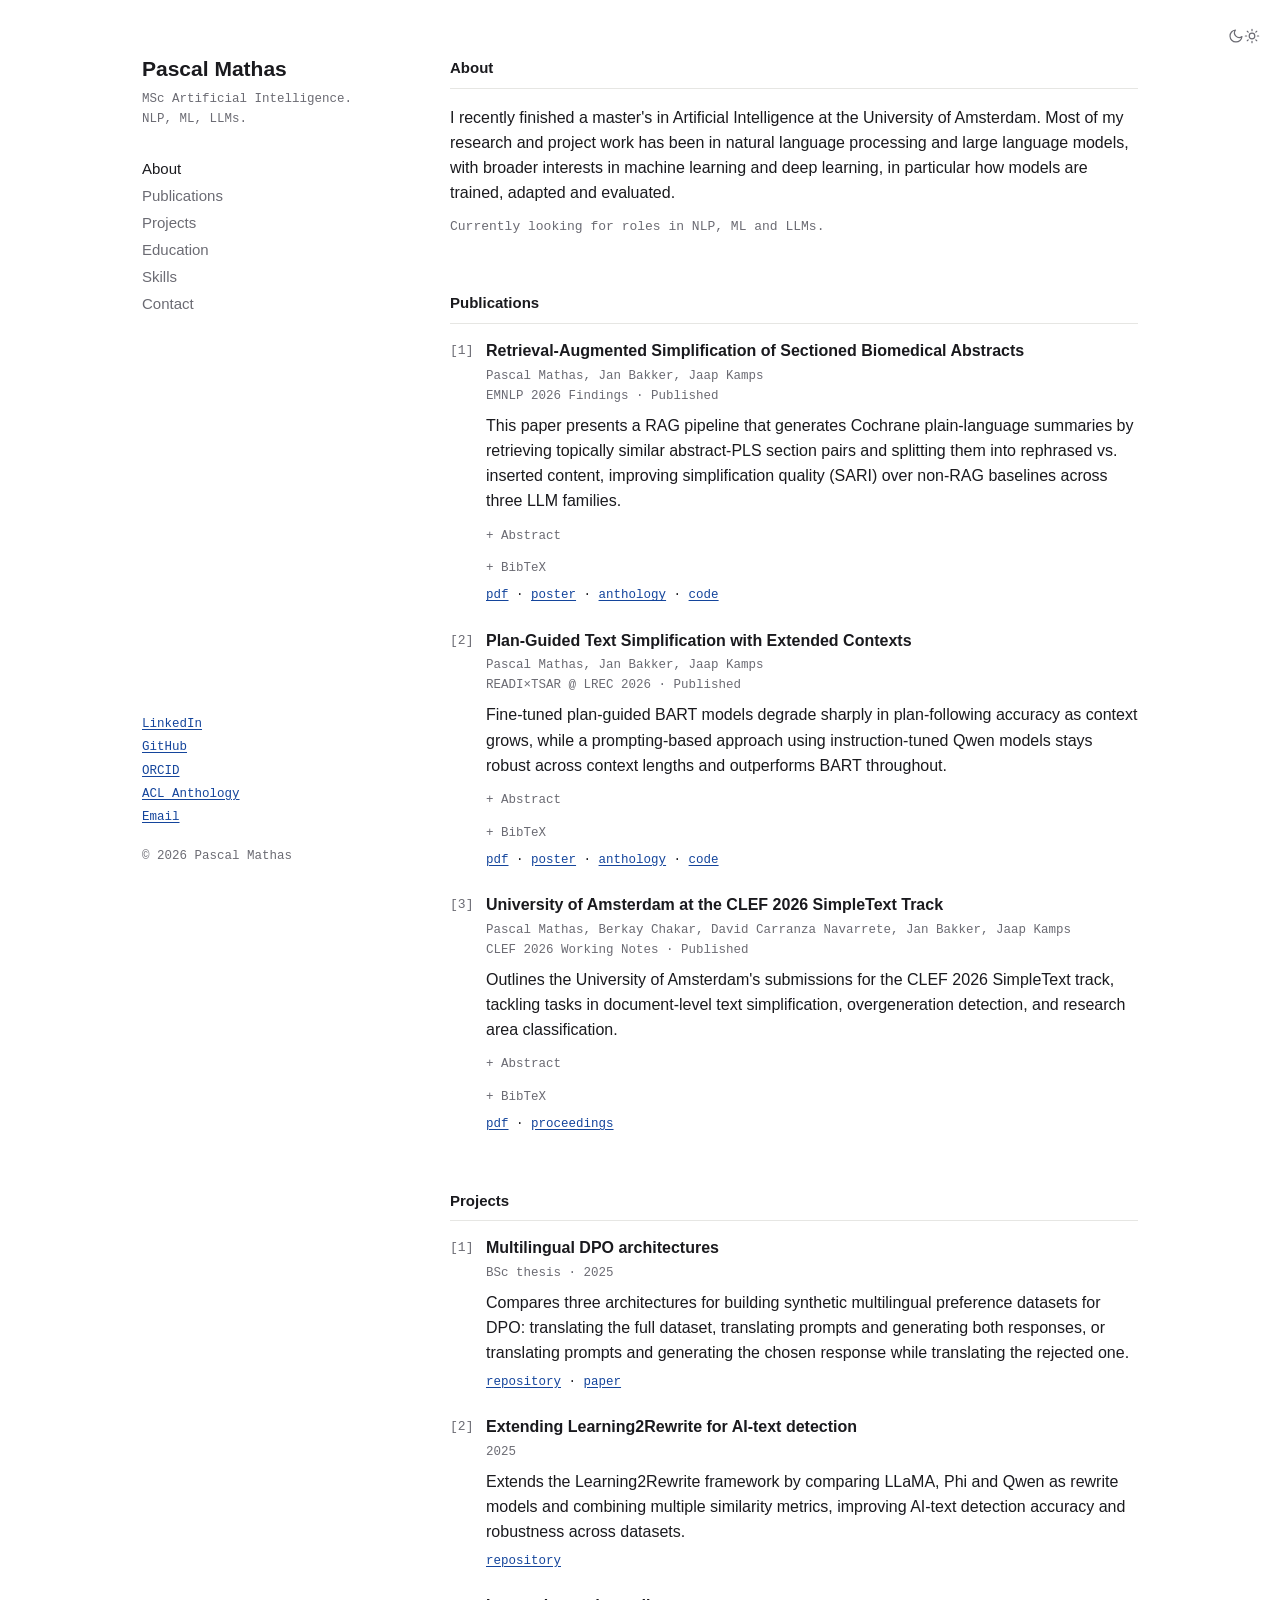
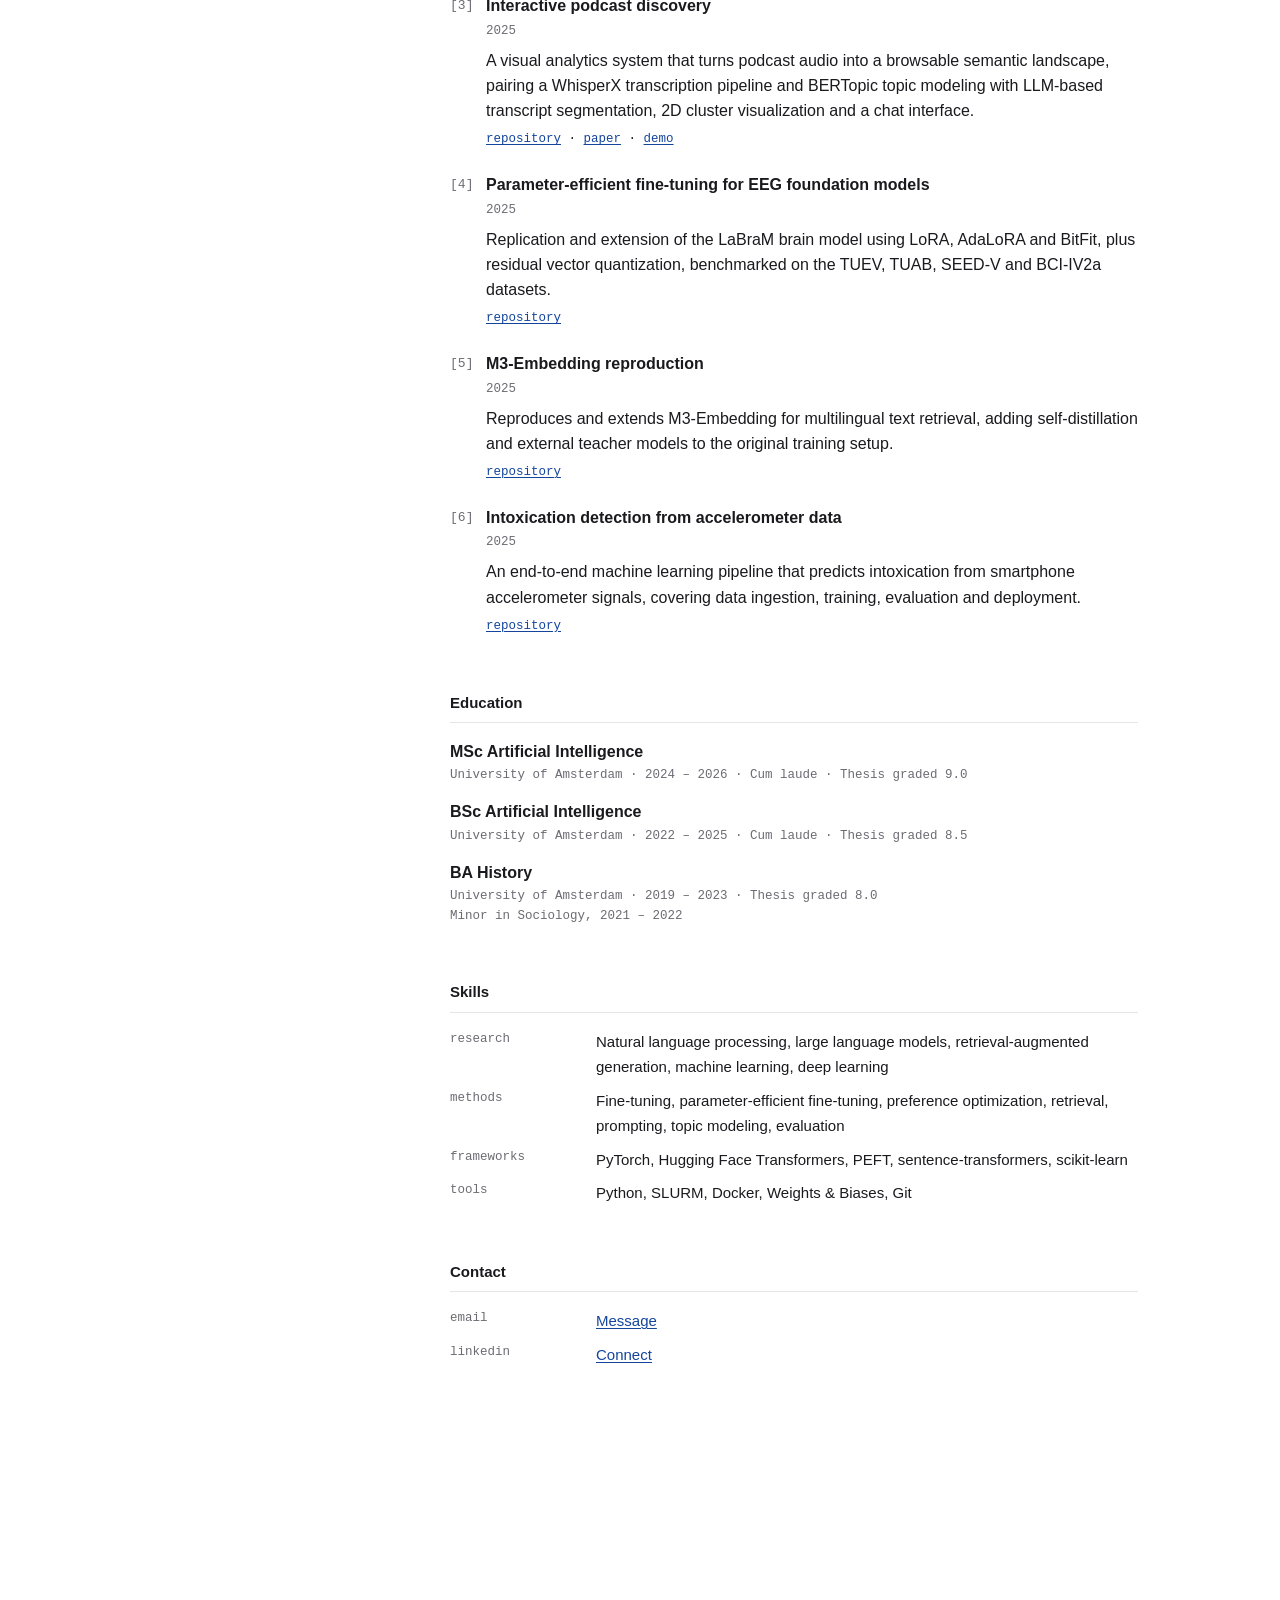
==== index.html @ 2c1f816c "links" ====
<!doctype html>
<html lang="en">
<head>
<meta charset="utf-8">
<meta name="viewport" content="width=device-width, initial-scale=1">

<title>Pascal Mathas</title>
<meta name="description" content="MSc Artificial Intelligence, University of Amsterdam. Natural language processing, machine learning and large language models.">

<meta property="og:type" content="website">
<meta property="og:title" content="Pascal Mathas">
<meta property="og:description" content="MSc Artificial Intelligence, University of Amsterdam. Natural language processing, machine learning and large language models.">
<meta property="og:url" content="https://pascalmathas.github.io/">

<link rel="canonical" href="https://pascalmathas.github.io/">

<link rel="icon" href="favicon.svg" type="image/svg+xml">

<script type="application/ld+json">
{
  "@context": "https://schema.org",
  "@type": "Person",
  "name": "Pascal Mathas",
  "url": "https://pascalmathas.github.io/",
  "description": "MSc Artificial Intelligence, University of Amsterdam. Natural language processing, machine learning and large language models.",
  "alumniOf": {
    "@type": "CollegeOrUniversity",
    "name": "University of Amsterdam",
    "sameAs": "https://www.uva.nl/"
  },
  "knowsAbout": [
    "Natural language processing",
    "Large language models",
    "Machine learning",
    "Deep learning",
    "Retrieval-augmented generation"
  ],
  "identifier": {
    "@type": "PropertyValue",
    "propertyID": "ORCID",
    "value": "0009-0003-5302-8621"
  },
  "sameAs": [
    "https://orcid.org/0009-0003-5302-8621",
    "https://github.com/pascalmathas",
    "https://www.linkedin.com/in/pascalmathas/",
    "https://aclanthology.org/people/pascal-mathas/unverified/"
  ]
}
</script>

<script>
  (function () {
    try {
      var stored = localStorage.getItem("theme");
      if (stored === "dark" || stored === "light") {
        document.documentElement.setAttribute("data-theme", stored);
      }
    } catch (e) {}
  })();
</script>

<link rel="stylesheet" href="style.css">
</head>
<body>

<div class="theme-switch">
<button class="theme" type="button" aria-label="Choose theme" aria-haspopup="menu" aria-expanded="false" aria-controls="theme-menu">
  <svg class="icon-moon" viewBox="0 0 24 24" fill="none" stroke="currentColor" stroke-width="1.8" stroke-linecap="round" stroke-linejoin="round" aria-hidden="true">
    <path d="M21 12.8A9 9 0 1 1 11.2 3a7 7 0 0 0 9.8 9.8z"></path>
  </svg>
  <svg class="icon-sun" viewBox="0 0 24 24" fill="none" stroke="currentColor" stroke-width="1.8" stroke-linecap="round" stroke-linejoin="round" aria-hidden="true">
    <circle cx="12" cy="12" r="4.2"></circle>
    <path d="M12 2v2M12 20v2M4.9 4.9l1.4 1.4M17.7 17.7l1.4 1.4M2 12h2M20 12h2M4.9 19.1l1.4-1.4M17.7 6.3l1.4-1.4"></path>
  </svg>
</button>
<div class="theme-menu" id="theme-menu" role="menu" hidden>
  <button type="button" role="menuitemradio" data-theme-value="light" aria-checked="false">Light</button>
  <button type="button" role="menuitemradio" data-theme-value="dark" aria-checked="false">Dark</button>
  <button type="button" role="menuitemradio" data-theme-value="system" aria-checked="false">System</button>
</div>
</div>

<div class="page">

  <aside class="sidebar">
    <div class="sidebar-head">
      <h1 class="name"><a href="#about">Pascal Mathas</a></h1>
      <p class="tagline"><span class="degree">MSc Artificial Intelligence.<br></span>NLP, ML, LLMs.</p>

      <nav class="nav">
        <a href="#about">About</a>
        <a href="#publications">Publications</a>
        <a href="#projects">Projects</a>
        <a href="#education">Education</a>
        <a href="#skills">Skills</a>
        <a href="#contact">Contact</a>
      </nav>
    </div>

    <div class="sidebar-links">
      <a href="https://www.linkedin.com/in/pascalmathas/">LinkedIn</a><br>
      <a href="https://github.com/pascalmathas">GitHub</a><br>
      <a href="https://orcid.org/0009-0003-5302-8621">ORCID</a><br>
      <a href="https://aclanthology.org/people/pascal-mathas/unverified/">ACL Anthology</a><br>
      <a href="mailto:pascalmathas29@gmail.com">Email</a>
      <p class="colophon">&copy; 2026 Pascal Mathas</p>
    </div>
  </aside>

  <main>

    <section id="about">
      <h2>About</h2>
      <p class="lead">I recently finished a master's in Artificial Intelligence at the University of Amsterdam. Most of my research and project work has been in natural language processing and large language models, with broader interests in machine learning and deep learning, in particular how models are trained, adapted and evaluated.</p>
      <p class="available">Currently looking for roles in NLP, ML and LLMs.</p>
    </section>

    <section id="publications">
      <h2>Publications</h2>

      <div class="list">
        <article class="entry">
          <h3>Retrieval-Augmented Simplification of Sectioned Biomedical Abstracts</h3>
          <p class="meta">Pascal Mathas, Jan Bakker, Jaap Kamps<br>EMNLP 2026 Findings &middot; Published</p>
          <p>This paper presents a RAG pipeline that generates Cochrane plain-language summaries by retrieving topically similar abstract-PLS section pairs and splitting them into rephrased vs. inserted content, improving simplification quality (SARI) over non-RAG baselines across three LLM families.</p>
          <details>
            <summary>Abstract</summary>
            <p>Cochrane systematic reviews pair each technical abstract with a plain-language summary (PLS), but most biomedical papers lack a PLS. We propose a retrieval-augmented generation (RAG) pipeline that generates Cochrane PLS from biomedical abstracts. The pipeline exploits the section-level alignment of the Cochrane-Sections dataset in two ways. First, it provides the LLM with abstract-PLS section pairs from topically related reviews, giving more granular in-context examples than whole abstract-PLS pairs. Second, each retrieved PLS section is split into its rephrased and inserted sentences, showing the LLM both the rephrasing and the insertion behavior it should reproduce. Our pipeline outperforms a non-RAG LLM and three RAG ablations on the Cochrane-Sections test set, with the same gain trend across three different LLM families.</p>
          </details>
          <details>
            <summary>BibTeX</summary>
            <pre>@inproceedings{mathas2026retrieval,
  title={Retrieval-Augmented Simplification of Sectioned Biomedical Abstracts},
  author={Mathas, Pascal and Bakker, Jan and Kamps, Jaap},
  booktitle={Findings of the Association for Computational Linguistics: EMNLP 2026},
  pages={32209--32219},
  year={2026}
}</pre>
          </details>
          <p class="links"><a href="https://aclanthology.org/2026.findings-emnlp.1513.pdf">pdf</a> &middot; <a href="https://github.com/pascalmathas/cochrane_sections_rag/blob/main/supp/poster.pdf">poster</a> &middot; <a href="https://aclanthology.org/2026.findings-emnlp.1513/">anthology</a> &middot; <a href="https://github.com/pascalmathas/cochrane_sections_rag">code</a></p>
        </article>

        <article class="entry">
          <h3>Plan-Guided Text Simplification with Extended Contexts</h3>
          <p class="meta">Pascal Mathas, Jan Bakker, Jaap Kamps<br>READI&times;TSAR @ LREC 2026 &middot; Published</p>
          <p>Fine-tuned plan-guided BART models degrade sharply in plan-following accuracy as context grows, while a prompting-based approach using instruction-tuned Qwen models stays robust across context lengths and outperforms BART throughout.</p>
          <details>
            <summary>Abstract</summary>
            <p>In this paper, we investigate the impact of increasing context lengths (one to five paragraphs) on plan-following accuracy in plan-guided text simplification. Plan-guided models simplify text according to sentence-level operation labels such as copy, rephrase, split, and delete. Previous work fine-tunes BART with target reading-level and sentence-level operation tokens to perform this task. We find that BART's plan-following accuracy on Newsela-auto drops significantly as context increases from one to five paragraphs. This means that the model becomes less reliable with longer contexts, and the quality of its outputs decreases. To address this, we propose replacing the fine-tuned BART models with a prompting-based approach using instruction-tuned Qwen models. We find that this approach not only maintains robust plan-following across all context lengths, but even at the longest context length still exceeds BART's performance at the shortest. We further provide ablations on model size and model family, showing that a minimum model capacity is required for the approach to work and that it transfers across LLM families.</p>
          </details>
          <details>
            <summary>BibTeX</summary>
            <pre>@inproceedings{mathas2026plan,
  title={Plan-Guided Text Simplification with Extended Contexts},
  author={Mathas, Pascal and Bakker, Jan and Kamps, Jaap},
  booktitle={Proceedings of the Joint Workshop on Readability and Text Simplification (READIxTSAR)@ LREC},
  volume={2026},
  pages={121--129},
  year={2026}
}</pre>
          </details>
          <p class="links"><a href="https://aclanthology.org/anthology-files/pdf/readi/2026.readi-1.9.pdf">pdf</a> &middot; <a href="https://github.com/pascalmathas/plan_simp_extended/blob/main/supp/poster.pdf">poster</a> &middot; <a href="https://aclanthology.org/2026.readi-1.9/">anthology</a> &middot; <a href="https://github.com/pascalmathas/plan_simp_extended">code</a></p>
        </article>

        <article class="entry">
          <h3>University of Amsterdam at the CLEF 2026 SimpleText Track</h3>
          <p class="meta">Pascal Mathas, Berkay Chakar, David Carranza Navarrete, Jan Bakker, Jaap Kamps<br>CLEF 2026 Working Notes &middot; Published</p>
          <p>Outlines the University of Amsterdam's submissions for the CLEF 2026 SimpleText track, tackling tasks in document-level text simplification, overgeneration detection, and research area classification.</p>
          <details>
            <summary>Abstract</summary>
            <p>This paper reports on the University of Amsterdam's participation in the CLEF 2026 SimpleText track. We participated in Task 1.2 document-level text simplification, Task 2 for overgeneration detection and classification, and Task 3 for research area classification. For document-level text simplification, we submit a baseline, a plan-guided variant, and a retrieval-augmented method. We find that the RAG method, which provides abstract-PLS section pairs as in-context examples to the simplification model, outperforms both our baseline and our plan-guided variant, with the largest gains in the simplification of full Cochrane abstracts.</p>
          </details>
          <details>
            <summary>BibTeX</summary>
            <pre>@inproceedings{mathas2026university,
  title={University of Amsterdam at the {CLEF} 2026 {SimpleText} Track},
  author={Mathas, Pascal and Chakar, Berkay and Carranza Navarrete, David and Bakker, Jan and Kamps, Jaap},
  booktitle={Working Notes of the Conference and Labs of the Evaluation Forum (CLEF 2026)},
  editor={S{\'a}nchez Salido, Eva and Barr{\'o}n-Cede{\~n}o, Alberto and Garc{\'i}a Seco de Herrera, Alba and MacAvaney, Sean and Stru{\ss}, Julia Maria},
  series={CEUR Workshop Proceedings},
  volume={4283},
  pages={6146--6155},
  address={Jena, Germany},
  publisher={CEUR-WS.org},
  year={2026},
  url={https://ceur-ws.org/Vol-4283/paper464.pdf}
}</pre>
          </details>
          <p class="links"><a href="https://ceur-ws.org/Vol-4283/paper464.pdf">pdf</a> &middot; <a href="https://ceur-ws.org/Vol-4283/">proceedings</a></p>
        </article>
      </div>
    </section>

    <section id="projects">
      <h2>Projects</h2>

      <div class="list">
        <article class="entry">
          <h3>Multilingual DPO architectures</h3>
          <p class="meta">BSc thesis &middot; 2025</p>
          <p>Compares three architectures for building synthetic multilingual preference datasets for DPO: translating the full dataset, translating prompts and generating both responses, or translating prompts and generating the chosen response while translating the rejected one.</p>
          <p class="links"><a href="https://github.com/pascalmathas/multilingual_DPO_architectures">repository</a> &middot; <a href="https://pascalmathas.github.io/multilingual_DPO_architectures/supp/Mathas%2C%20Pascal.%20(2025)%20Synthetic%20Data%20for%20Reinforcement%20Learning%20from%20Human%20Feedback%3A%20A%20Comparison%20of%20Architectures%20for%20Creating%20Synthetic%20Multilingual%20Preference%20Datasets.pdf">paper</a></p>
        </article>

        <article class="entry">
          <h3>Extending Learning2Rewrite for AI-text detection</h3>
          <p class="meta">2025</p>
          <p>Extends the Learning2Rewrite framework by comparing LLaMA, Phi and Qwen as rewrite models and combining multiple similarity metrics, improving AI-text detection accuracy and robustness across datasets.</p>
          <p class="links"><a href="https://github.com/pascalmathas/Learning2Rewrite_">repository</a></p>
        </article>

        <article class="entry">
          <h3>Interactive podcast discovery</h3>
          <p class="meta">2025</p>
          <p>A visual analytics system that turns podcast audio into a browsable semantic landscape, pairing a WhisperX transcription pipeline and BERTopic topic modeling with LLM-based transcript segmentation, 2D cluster visualization and a chat interface.</p>
          <p class="links"><a href="https://github.com/pascalmathas/interactive_podcast_discovery">repository</a> &middot; <a href="https://multix.io/mma-2024-2025/papers/podcast.pdf">paper</a> &middot; <a href="https://www.youtube.com/watch?v=K72GY_xqrxw">demo</a></p>
        </article>

        <article class="entry">
          <h3>Parameter-efficient fine-tuning for EEG foundation models</h3>
          <p class="meta">2025</p>
          <p>Replication and extension of the LaBraM brain model using LoRA, AdaLoRA and BitFit, plus residual vector quantization, benchmarked on the TUEV, TUAB, SEED-V and BCI-IV2a datasets.</p>
          <p class="links"><a href="https://github.com/pascalmathas/labram_finetune">repository</a></p>
        </article>

        <article class="entry">
          <h3>M3-Embedding reproduction</h3>
          <p class="meta">2025</p>
          <p>Reproduces and extends M3-Embedding for multilingual text retrieval, adding self-distillation and external teacher models to the original training setup.</p>
          <p class="links"><a href="https://github.com/pascalmathas/m3_embedding_reproduction">repository</a></p>
        </article>

        <article class="entry">
          <h3>Intoxication detection from accelerometer data</h3>
          <p class="meta">2025</p>
          <p>An end-to-end machine learning pipeline that predicts intoxication from smartphone accelerometer signals, covering data ingestion, training, evaluation and deployment.</p>
          <p class="links"><a href="https://github.com/pascalmathas/mlops_drunk_detector">repository</a></p>
        </article>
      </div>
    </section>

    <section id="education">
      <h2>Education</h2>

      <div class="item">
        <h3>MSc Artificial Intelligence</h3>
        <p class="meta">University of Amsterdam &middot; 2024 &ndash; 2026 &middot; Cum laude &middot; Thesis graded 9.0</p>
      </div>

      <div class="item">
        <h3>BSc Artificial Intelligence</h3>
        <p class="meta">University of Amsterdam &middot; 2022 &ndash; 2025 &middot; Cum laude &middot; Thesis graded 8.5</p>
      </div>

      <div class="item">
        <h3>BA History</h3>
        <p class="meta">University of Amsterdam &middot; 2019 &ndash; 2023 &middot; Thesis graded 8.0<br>Minor in Sociology, 2021 &ndash; 2022</p>
      </div>
    </section>

    <section id="skills">
      <h2>Skills</h2>

      <dl>
        <div class="skill">
          <dt>research</dt>
          <dd>Natural language processing, large language models, retrieval-augmented generation, machine learning, deep learning</dd>
        </div>
        <div class="skill">
          <dt>methods</dt>
          <dd>Fine-tuning, parameter-efficient fine-tuning, preference optimization, retrieval, prompting, topic modeling, evaluation</dd>
        </div>
        <div class="skill">
          <dt>frameworks</dt>
          <dd>PyTorch, Hugging Face Transformers, PEFT, sentence-transformers, scikit-learn</dd>
        </div>
        <div class="skill">
          <dt>tools</dt>
          <dd>Python, SLURM, Docker, Weights &amp; Biases, Git</dd>
        </div>
      </dl>
    </section>

    <section id="contact">
      <h2>Contact</h2>
      <dl>
        <div class="skill">
          <dt>email</dt>
          <dd><a href="mailto:pascalmathas29@gmail.com">Message</a></dd>
        </div>
        <div class="skill">
          <dt>linkedin</dt>
          <dd><a href="https://www.linkedin.com/in/pascalmathas/">Connect</a></dd>
        </div>
      </dl>
    </section>

  </main>

  <p class="colophon-bottom">&copy; 2026 Pascal Mathas</p>
</div>

<script src="script.js"></script>

</body>
</html>
---- style.css ----
:root {
  --bg: #ffffff;
  --fg: #1a1a1e;
  --muted: #6b6b73;
  --rule: #e6e6e3;
  --link: #14459c;

  --sans: -apple-system, BlinkMacSystemFont, "Segoe UI", Roboto, Helvetica, Arial, sans-serif;
  --mono: ui-monospace, SFMono-Regular, "SF Mono", Menlo, Consolas, "Liberation Mono", monospace;
}

@media (prefers-color-scheme: dark) {
  :root:not([data-theme="light"]) {
    --bg: #121215;
    --fg: #e6e6e4;
    --muted: #9596a0;
    --rule: #2a2a2f;
    --link: #8fb5f0;
  }
}

:root[data-theme="dark"] {
  --bg: #121215;
  --fg: #e6e6e4;
  --muted: #9596a0;
  --rule: #2a2a2f;
  --link: #8fb5f0;
}

* { box-sizing: border-box; }

html { -webkit-text-size-adjust: 100%; }

body {
  margin: 0;
  background: var(--bg);
  color: var(--fg);
  font-family: var(--sans);
  font-size: 16px;
  line-height: 1.58;
}

a {
  color: var(--link);
  text-decoration: underline;
  text-underline-offset: 2px;
}

p { margin: 0 0 0.85em; }

.page {
  max-width: 1060px;
  margin: 0 auto;
  padding: 0 32px;
  display: grid;
  grid-template-columns: 220px 1fr;
  gap: 88px;
}

.sidebar {
  position: sticky;
  top: 0;
  align-self: start;
  height: 100vh;
  padding: 56px 0 32px;
  display: flex;
  flex-direction: column;
  justify-content: space-between;
  gap: 32px;
}

.name {
  font-size: 21px;
  font-weight: 700;
  line-height: 1.25;
  margin: 0 0 8px;
}

.name a { color: inherit; text-decoration: none; }

.tagline {
  font-family: var(--mono);
  font-size: 12.5px;
  line-height: 1.55;
  color: var(--muted);
  margin: 0 0 26px;
}

.nav { font-size: 15px; line-height: 1.8; }

.nav a {
  display: block;
  color: var(--muted);
  text-decoration: none;
}

.nav a:hover,
.nav a.is-active { color: var(--fg); }

.sidebar-links {
  font-family: var(--mono);
  font-size: 12.5px;
  line-height: 1.85;
}

main {
  min-width: 0;
  padding: 56px 0 88px;
}

main > section:last-child { min-height: calc(100vh - 144px); }

section { scroll-margin-top: 56px; }

section + section { margin-top: 54px; }

h2 {
  font-size: 15px;
  font-weight: 700;
  margin: 0 0 16px;
  padding-bottom: 8px;
  border-bottom: 1px solid var(--rule);
}

.lead { margin-bottom: 0.7em; }

.available {
  font-family: var(--mono);
  font-size: 13px;
  color: var(--muted);
  margin: 0;
}

.list { counter-reset: entry; }

.entry {
  position: relative;
  padding-left: 36px;
  margin-bottom: 24px;
}

.entry:last-child { margin-bottom: 0; }

.entry::before {
  counter-increment: entry;
  content: "[" counter(entry) "]";
  position: absolute;
  left: 0;
  top: 1px;
  font-family: var(--mono);
  font-size: 13px;
  line-height: 1.5;
  color: var(--muted);
}

.entry h3 {
  font-size: 16px;
  font-weight: 700;
  line-height: 1.4;
  margin: 0 0 3px;
}

.meta {
  font-family: var(--mono);
  font-size: 12.5px;
  line-height: 1.6;
  color: var(--muted);
  margin: 0 0 7px;
}

.entry p { margin: 0 0 7px; }

details { margin: 0 0 7px; }

details p {
  color: var(--muted);
  font-size: 15px;
  margin: 6px 0 0;
}

details pre {
  font-family: var(--mono);
  font-size: 11.5px;
  line-height: 1.6;
  color: var(--muted);
  margin: 8px 0 0;
  white-space: pre-wrap;
  overflow-wrap: break-word;
}

summary {
  font-family: var(--mono);
  font-size: 12.5px;
  color: var(--muted);
  cursor: pointer;
  list-style: none;
  display: inline-block;
}

summary::-webkit-details-marker { display: none; }

summary::before {
  content: "+";
  display: inline-block;
  width: 1.2em;
}

details[open] summary::before { content: "\2212"; }

summary:hover { color: var(--fg); }

.links {
  font-family: var(--mono);
  font-size: 12.5px;
  margin: 0;
}

.item { margin-bottom: 14px; }

.item:last-child { margin-bottom: 0; }

.item h3 {
  font-size: 16px;
  font-weight: 700;
  margin: 0 0 1px;
}

.item .meta { margin: 0; }

.skill {
  display: grid;
  grid-template-columns: 130px 1fr;
  gap: 16px;
  margin-bottom: 8px;
}

.skill dt {
  font-family: var(--mono);
  font-size: 12.5px;
  color: var(--muted);
  line-height: 1.7;
}

.skill dd {
  font-size: 15px;
  line-height: 1.7;
  margin: 0;
}

dl { margin: 0; }

.colophon {
  margin: 16px 0 0;
  color: var(--muted);
}

.colophon-bottom { display: none; }

.theme-switch {
  position: fixed;
  top: 20px;
  right: 20px;
  z-index: 2;
}

.theme {
  width: 32px;
  height: 32px;
  display: flex;
  align-items: center;
  justify-content: center;
  padding: 0;
  background: none;
  border: 0;
  color: var(--muted);
  cursor: pointer;
}

.theme:hover,
.theme[aria-expanded="true"] { color: var(--fg); }

.theme-menu {
  position: absolute;
  top: 36px;
  right: 0;
  min-width: 96px;
  padding: 6px 0;
  background: var(--bg);
  border: 1px solid var(--rule);
}

.theme-menu[hidden] { display: none; }

.theme-menu button {
  display: block;
  width: 100%;
  padding: 0 12px;
  background: none;
  border: 0;
  color: var(--muted);
  font-family: var(--mono);
  font-size: 12.5px;
  line-height: 1.85;
  text-align: left;
  cursor: pointer;
}

.theme-menu button:hover,
.theme-menu button:focus-visible,
.theme-menu button[aria-checked="true"] {
  color: var(--fg);
  outline: none;
}

.theme svg { width: 16px; height: 16px; display: block; }

.icon-sun { display: none; }

@media (prefers-color-scheme: dark) {
  :root:not([data-theme="light"]) .icon-sun { display: block; }
  :root:not([data-theme="light"]) .icon-moon { display: none; }
}

:root[data-theme="dark"] .icon-sun { display: block; }
:root[data-theme="dark"] .icon-moon { display: none; }
:root[data-theme="light"] .icon-sun { display: none; }
:root[data-theme="light"] .icon-moon { display: block; }

@media (max-width: 860px) {
  .page {
    grid-template-columns: 1fr;
    gap: 0;
    padding: 0 22px;
    max-width: 640px;
  }

  .sidebar { display: contents; }

  .sidebar-head {
    position: sticky;
    top: 0;
    z-index: 1;
    margin: 0 -22px;
    padding: 16px 22px 10px;
    background: var(--bg);
    border-bottom: 1px solid transparent;
  }

  .sidebar-head.is-stuck { border-bottom-color: var(--rule); }

  .sidebar-head {
    display: flex;
    flex-wrap: wrap;
    align-items: baseline;
    column-gap: 12px;
  }

  .name { font-size: 24px; margin-bottom: 10px; }

  .tagline { margin-bottom: 10px; }

  .degree { display: none; }

  .nav { flex-basis: 100%; }

  .nav {
    display: flex;
    flex-wrap: wrap;
    gap: 2px 18px;
  }

  main { padding: 34px 0 40px; }

  section { scroll-margin-top: calc(var(--head-height, 0px) + 24px); }

  main > section:last-child { min-height: 0; }

  .sidebar-links {
    padding-top: 14px;
    display: flex;
    flex-wrap: wrap;
    gap: 4px 18px;
  }

  .sidebar-links br { display: none; }

  .sidebar .colophon { display: none; }

  .colophon-bottom {
    display: block;
    font-family: var(--mono);
    font-size: 12.5px;
    color: var(--muted);
    border-top: 1px solid var(--rule);
    padding-top: 16px;
    margin: 0 0 40px;
  }
}
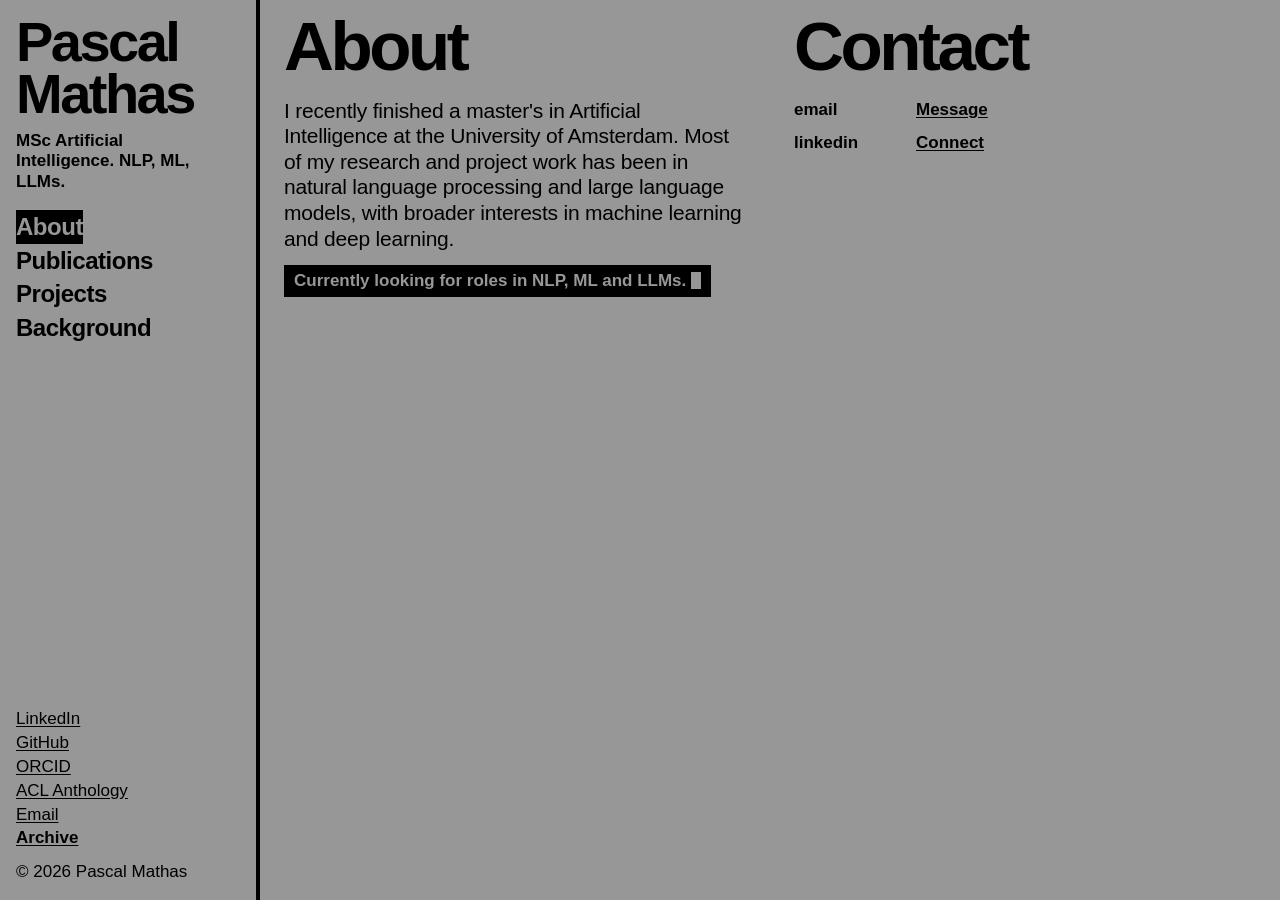
==== commit 75c737a8: "design updates" ====
--- a/index.html
+++ b/index.html
@@ -13,8 +13,7 @@
 <meta property="og:url" content="https://pascalmathas.github.io/">
 
 <link rel="canonical" href="https://pascalmathas.github.io/">
-
-<link rel="icon" href="favicon.svg" type="image/svg+xml">
+<meta name="google-site-verification" content="SIp65N30u1LOjd2QHAPzJySO4IbndemAX29ZI7xviLk">
 
 <script type="application/ld+json">
 {
@@ -49,37 +48,9 @@
 }
 </script>
 
-<script>
-  (function () {
-    try {
-      var stored = localStorage.getItem("theme");
-      if (stored === "dark" || stored === "light") {
-        document.documentElement.setAttribute("data-theme", stored);
-      }
-    } catch (e) {}
-  })();
-</script>
-
 <link rel="stylesheet" href="style.css">
 </head>
 <body>
-
-<div class="theme-switch">
-<button class="theme" type="button" aria-label="Choose theme" aria-haspopup="menu" aria-expanded="false" aria-controls="theme-menu">
-  <svg class="icon-moon" viewBox="0 0 24 24" fill="none" stroke="currentColor" stroke-width="1.8" stroke-linecap="round" stroke-linejoin="round" aria-hidden="true">
-    <path d="M21 12.8A9 9 0 1 1 11.2 3a7 7 0 0 0 9.8 9.8z"></path>
-  </svg>
-  <svg class="icon-sun" viewBox="0 0 24 24" fill="none" stroke="currentColor" stroke-width="1.8" stroke-linecap="round" stroke-linejoin="round" aria-hidden="true">
-    <circle cx="12" cy="12" r="4.2"></circle>
-    <path d="M12 2v2M12 20v2M4.9 4.9l1.4 1.4M17.7 17.7l1.4 1.4M2 12h2M20 12h2M4.9 19.1l1.4-1.4M17.7 6.3l1.4-1.4"></path>
-  </svg>
-</button>
-<div class="theme-menu" id="theme-menu" role="menu" hidden>
-  <button type="button" role="menuitemradio" data-theme-value="light" aria-checked="false">Light</button>
-  <button type="button" role="menuitemradio" data-theme-value="dark" aria-checked="false">Dark</button>
-  <button type="button" role="menuitemradio" data-theme-value="system" aria-checked="false">System</button>
-</div>
-</div>
 
 <div class="page">
 
@@ -92,9 +63,7 @@
         <a href="#about">About</a>
         <a href="#publications">Publications</a>
         <a href="#projects">Projects</a>
-        <a href="#education">Education</a>
-        <a href="#skills">Skills</a>
-        <a href="#contact">Contact</a>
+        <a href="#background">Background</a>
       </nav>
     </div>
 
@@ -103,7 +72,8 @@
       <a href="https://github.com/pascalmathas">GitHub</a><br>
       <a href="https://orcid.org/0009-0003-5302-8621">ORCID</a><br>
       <a href="https://aclanthology.org/people/pascal-mathas/unverified/">ACL Anthology</a><br>
-      <a href="mailto:pascalmathas29@gmail.com">Email</a>
+      <a href="mailto:pascalmathas29@gmail.com">Email</a><br>
+      <a class="archive-link" href="versions/index.html">Archive</a>
       <p class="colophon">&copy; 2026 Pascal Mathas</p>
     </div>
   </aside>
@@ -112,7 +82,7 @@
 
     <section id="about">
       <h2>About</h2>
-      <p class="lead">I recently finished a master's in Artificial Intelligence at the University of Amsterdam. Most of my research and project work has been in natural language processing and large language models, with broader interests in machine learning and deep learning, in particular how models are trained, adapted and evaluated.</p>
+      <p class="lead">I recently finished a master's in Artificial Intelligence at the University of Amsterdam. Most of my research and project work has been in natural language processing and large language models, with broader interests in machine learning and deep learning.</p>
       <p class="available">Currently looking for roles in NLP, ML and LLMs.</p>
     </section>
 
@@ -198,7 +168,7 @@
       <div class="list">
         <article class="entry">
           <h3>Multilingual DPO architectures</h3>
-          <p class="meta">BSc thesis &middot; 2025</p>
+          <p class="meta">2025</p>
           <p>Compares three architectures for building synthetic multilingual preference datasets for DPO: translating the full dataset, translating prompts and generating both responses, or translating prompts and generating the chosen response while translating the rejected one.</p>
           <p class="links"><a href="https://github.com/pascalmathas/multilingual_DPO_architectures">repository</a> &middot; <a href="https://pascalmathas.github.io/multilingual_DPO_architectures/supp/Mathas%2C%20Pascal.%20(2025)%20Synthetic%20Data%20for%20Reinforcement%20Learning%20from%20Human%20Feedback%3A%20A%20Comparison%20of%20Architectures%20for%20Creating%20Synthetic%20Multilingual%20Preference%20Datasets.pdf">paper</a></p>
         </article>
--- a/style.css
+++ b/style.css
@@ -1,398 +1,338 @@
+* { box-sizing: border-box; }
+
+html { -webkit-text-size-adjust: 100%; }
+
+body { margin: 0; }
+
+p { margin: 0; }
+
+dl { margin: 0; }
+
+a:focus-visible,
+button:focus-visible,
+summary:focus-visible {
+  outline: 3px solid currentColor;
+  outline-offset: 2px;
+}
+
+.degree::after { content: " "; white-space: pre; }
+
+.list { counter-reset: entry; }
+
+.entry::before {
+  counter-increment: entry;
+  content: "[" counter(entry) "]";
+}
+
+summary { cursor: pointer; }
+
+details pre {
+  white-space: pre-wrap;
+  overflow-wrap: break-word;
+}
+
+a { color: inherit; text-underline-offset: 2px; }
+
+.degree br,
+.sidebar-links br { display: none; }
+
+summary {
+  width: fit-content;
+  list-style: none;
+}
+
+summary::-webkit-details-marker { display: none; }
+
+summary::before { content: "+ "; white-space: pre; }
+
+details[open] summary::before { content: "\2212 "; }
+
+.archive-link { font-weight: 700; }
+
 :root {
-  --bg: #ffffff;
-  --fg: #1a1a1e;
-  --muted: #6b6b73;
-  --rule: #e6e6e3;
-  --link: #14459c;
-
-  --sans: -apple-system, BlinkMacSystemFont, "Segoe UI", Roboto, Helvetica, Arial, sans-serif;
-  --mono: ui-monospace, SFMono-Regular, "SF Mono", Menlo, Consolas, "Liberation Mono", monospace;
-}
-
-@media (prefers-color-scheme: dark) {
-  :root:not([data-theme="light"]) {
-    --bg: #121215;
-    --fg: #e6e6e4;
-    --muted: #9596a0;
-    --rule: #2a2a2f;
-    --link: #8fb5f0;
-  }
-}
-
-:root[data-theme="dark"] {
-  --bg: #121215;
-  --fg: #e6e6e4;
-  --muted: #9596a0;
-  --rule: #2a2a2f;
-  --link: #8fb5f0;
-}
-
-* { box-sizing: border-box; }
-
-html { -webkit-text-size-adjust: 100%; }
-
-body {
-  margin: 0;
-  background: var(--bg);
-  color: var(--fg);
-  font-family: var(--sans);
-  font-size: 16px;
-  line-height: 1.58;
-}
-
-a {
-  color: var(--link);
-  text-decoration: underline;
-  text-underline-offset: 2px;
-}
-
-p { margin: 0 0 0.85em; }
-
-.page {
-  max-width: 1060px;
-  margin: 0 auto;
-  padding: 0 32px;
-  display: grid;
-  grid-template-columns: 220px 1fr;
-  gap: 88px;
-}
+  --bg: #979797;
+  --fg: #000000;
+  --bar: 4px solid var(--fg);
+  --sans: Arial, "Liberation Sans", Helvetica, sans-serif;
+  color-scheme: light;
+}
+
+body { background: var(--bg); color: var(--fg); font-family: var(--sans); font-size: 17px; line-height: 1.4; }
+
+.page { display: grid; grid-template-columns: 260px minmax(0, 1fr); }
 
 .sidebar {
   position: sticky;
   top: 0;
   align-self: start;
   height: 100vh;
-  padding: 56px 0 32px;
+  padding: 16px;
   display: flex;
   flex-direction: column;
   justify-content: space-between;
-  gap: 32px;
-}
-
-.name {
-  font-size: 21px;
-  font-weight: 700;
-  line-height: 1.25;
-  margin: 0 0 8px;
-}
-
-.name a { color: inherit; text-decoration: none; }
-
-.tagline {
-  font-family: var(--mono);
-  font-size: 12.5px;
-  line-height: 1.55;
-  color: var(--muted);
-  margin: 0 0 26px;
-}
-
-.nav { font-size: 15px; line-height: 1.8; }
-
-.nav a {
-  display: block;
-  color: var(--muted);
-  text-decoration: none;
-}
+  border-right: var(--bar);
+}
+
+.name { margin: 0 0 12px; font-size: 56px; font-weight: 700; line-height: 0.92; letter-spacing: -0.045em; }
+
+.name a { text-decoration: none; }
+
+.tagline { margin-bottom: 18px; font-weight: 700; line-height: 1.2; }
+
+.nav a { display: block; width: fit-content; font-size: 22px; font-weight: 700; letter-spacing: -0.02em; text-decoration: none; }
 
 .nav a:hover,
-.nav a.is-active { color: var(--fg); }
-
-.sidebar-links {
-  font-family: var(--mono);
-  font-size: 12.5px;
-  line-height: 1.85;
-}
-
-main {
-  min-width: 0;
-  padding: 56px 0 88px;
-}
-
-main > section:last-child { min-height: calc(100vh - 144px); }
-
-section { scroll-margin-top: 56px; }
-
-section + section { margin-top: 54px; }
-
-h2 {
-  font-size: 15px;
-  font-weight: 700;
-  margin: 0 0 16px;
-  padding-bottom: 8px;
-  border-bottom: 1px solid var(--rule);
-}
-
-.lead { margin-bottom: 0.7em; }
-
-.available {
-  font-family: var(--mono);
-  font-size: 13px;
-  color: var(--muted);
-  margin: 0;
-}
-
-.list { counter-reset: entry; }
-
-.entry {
-  position: relative;
-  padding-left: 36px;
-  margin-bottom: 24px;
-}
+.nav a.is-active { background: var(--fg); color: var(--bg); }
+
+.sidebar-links a { display: block; width: fit-content; }
+
+.colophon { margin-top: 10px; }
+
+.colophon-bottom { display: none; }
+
+main { min-width: 0; }
+
+section { padding: 14px 24px 40px; border-bottom: var(--bar); scroll-margin-top: 0; }
+
+h2 { margin: 0 0 18px; font-size: clamp(2.5rem, 7vw, 6.4rem); font-weight: 700; line-height: 0.95; letter-spacing: -0.05em; }
+
+.lead { max-width: 34em; font-size: 23px; line-height: 1.22; letter-spacing: -0.01em; margin-bottom: 14px; }
+
+.available { width: fit-content; padding: 4px 10px; background: var(--fg); color: var(--bg); font-weight: 700; }
+
+.entry { max-width: 44em; margin-bottom: 34px; }
 
 .entry:last-child { margin-bottom: 0; }
 
-.entry::before {
-  counter-increment: entry;
-  content: "[" counter(entry) "]";
-  position: absolute;
-  left: 0;
-  top: 1px;
-  font-family: var(--mono);
-  font-size: 13px;
-  line-height: 1.5;
-  color: var(--muted);
-}
-
-.entry h3 {
-  font-size: 16px;
-  font-weight: 700;
-  line-height: 1.4;
-  margin: 0 0 3px;
-}
-
-.meta {
-  font-family: var(--mono);
-  font-size: 12.5px;
-  line-height: 1.6;
-  color: var(--muted);
-  margin: 0 0 7px;
-}
-
-.entry p { margin: 0 0 7px; }
-
-details { margin: 0 0 7px; }
-
-details p {
-  color: var(--muted);
-  font-size: 15px;
-  margin: 6px 0 0;
-}
-
-details pre {
-  font-family: var(--mono);
-  font-size: 11.5px;
-  line-height: 1.6;
-  color: var(--muted);
-  margin: 8px 0 0;
-  white-space: pre-wrap;
-  overflow-wrap: break-word;
-}
-
-summary {
-  font-family: var(--mono);
-  font-size: 12.5px;
-  color: var(--muted);
-  cursor: pointer;
-  list-style: none;
-  display: inline-block;
-}
-
-summary::-webkit-details-marker { display: none; }
-
-summary::before {
-  content: "+";
-  display: inline-block;
-  width: 1.2em;
-}
-
-details[open] summary::before { content: "\2212"; }
-
-summary:hover { color: var(--fg); }
-
-.links {
-  font-family: var(--mono);
-  font-size: 12.5px;
-  margin: 0;
-}
-
-.item { margin-bottom: 14px; }
-
-.item:last-child { margin-bottom: 0; }
-
-.item h3 {
-  font-size: 16px;
-  font-weight: 700;
-  margin: 0 0 1px;
-}
+.entry::before { display: block; font-weight: 700; }
+
+.entry h3,
+.item h3 { margin: 0 0 6px; font-size: 27px; line-height: 1.06; letter-spacing: -0.03em; text-wrap: balance; }
+
+.meta { font-size: 14px; font-weight: 700; margin-bottom: 8px; }
+
+.entry > p { margin-bottom: 8px; }
+
+details { margin-bottom: 4px; }
+
+details p { margin: 4px 0 10px; font-size: 16px; }
+
+details pre { margin: 4px 0 10px; font-size: 12px; line-height: 1.4; }
+
+summary { font-weight: 700; }
+
+summary:hover { background: var(--fg); color: var(--bg); }
+
+.item { margin-bottom: 18px; }
 
 .item .meta { margin: 0; }
 
-.skill {
-  display: grid;
-  grid-template-columns: 130px 1fr;
-  gap: 16px;
-  margin-bottom: 8px;
-}
-
-.skill dt {
-  font-family: var(--mono);
-  font-size: 12.5px;
-  color: var(--muted);
-  line-height: 1.7;
-}
-
-.skill dd {
-  font-size: 15px;
-  line-height: 1.7;
-  margin: 0;
-}
-
-dl { margin: 0; }
-
-.colophon {
-  margin: 16px 0 0;
-  color: var(--muted);
-}
-
-.colophon-bottom { display: none; }
-
-.theme-switch {
-  position: fixed;
-  top: 20px;
-  right: 20px;
-  z-index: 2;
-}
-
-.theme {
-  width: 32px;
-  height: 32px;
-  display: flex;
-  align-items: center;
-  justify-content: center;
-  padding: 0;
-  background: none;
-  border: 0;
-  color: var(--muted);
-  cursor: pointer;
-}
-
-.theme:hover,
-.theme[aria-expanded="true"] { color: var(--fg); }
-
-.theme-menu {
-  position: absolute;
-  top: 36px;
-  right: 0;
-  min-width: 96px;
-  padding: 6px 0;
-  background: var(--bg);
-  border: 1px solid var(--rule);
-}
-
-.theme-menu[hidden] { display: none; }
-
-.theme-menu button {
-  display: block;
-  width: 100%;
-  padding: 0 12px;
-  background: none;
-  border: 0;
-  color: var(--muted);
-  font-family: var(--mono);
-  font-size: 12.5px;
-  line-height: 1.85;
-  text-align: left;
-  cursor: pointer;
-}
-
-.theme-menu button:hover,
-.theme-menu button:focus-visible,
-.theme-menu button[aria-checked="true"] {
-  color: var(--fg);
-  outline: none;
-}
-
-.theme svg { width: 16px; height: 16px; display: block; }
-
-.icon-sun { display: none; }
-
-@media (prefers-color-scheme: dark) {
-  :root:not([data-theme="light"]) .icon-sun { display: block; }
-  :root:not([data-theme="light"]) .icon-moon { display: none; }
-}
-
-:root[data-theme="dark"] .icon-sun { display: block; }
-:root[data-theme="dark"] .icon-moon { display: none; }
-:root[data-theme="light"] .icon-sun { display: none; }
-:root[data-theme="light"] .icon-moon { display: block; }
+.skill { display: grid; grid-template-columns: 120px minmax(0, 44em); margin-bottom: 10px; }
+
+.skill dt { font-weight: 700; }
+
+.skill dd { margin: 0; }
 
 @media (max-width: 860px) {
-  .page {
-    grid-template-columns: 1fr;
-    gap: 0;
-    padding: 0 22px;
-    max-width: 640px;
-  }
-
-  .sidebar { display: contents; }
-
-  .sidebar-head {
+  .page { display: block; }
+
+  .sidebar { position: static; display: contents; }
+
+  .sidebar-head { display: contents; }
+
+  .name { padding: 12px 16px 0; font-size: 15vw; }
+
+  .tagline { padding: 0 16px; margin-bottom: 10px; }
+
+  .nav {
     position: sticky;
     top: 0;
-    z-index: 1;
-    margin: 0 -22px;
-    padding: 16px 22px 10px;
-    background: var(--bg);
-    border-bottom: 1px solid transparent;
-  }
-
-  .sidebar-head.is-stuck { border-bottom-color: var(--rule); }
-
-  .sidebar-head {
+    z-index: 2;
     display: flex;
     flex-wrap: wrap;
-    align-items: baseline;
-    column-gap: 12px;
+    gap: 0 12px;
+    padding: 6px 16px;
+    background: var(--bg);
+    border-block: var(--bar);
   }
 
-  .name { font-size: 24px; margin-bottom: 10px; }
-
-  .tagline { margin-bottom: 10px; }
-
-  .degree { display: none; }
-
-  .nav { flex-basis: 100%; }
-
-  .nav {
+  .nav a { font-size: 16px; }
+
+  .sidebar-links { display: flex; flex-wrap: wrap; gap: 0 12px; padding: 10px 16px; }
+
+  .sidebar .colophon { display: none; }
+
+  .colophon-bottom { display: block; padding: 12px 16px; font-weight: 700; }
+
+  section { padding: 12px 16px 32px; scroll-margin-top: 66px; }
+
+  h2 { font-size: 13vw; }
+
+  .lead { font-size: 20px; }
+
+  .skill { grid-template-columns: 90px minmax(0, 1fr); }
+}
+
+.entry > .links {
+  display: flex;
+  flex-wrap: wrap;
+  gap: 6px;
+  margin-top: 10px;
+  font-size: 0;
+}
+
+.links a {
+  padding: 2px 8px;
+  font-size: 14px;
+  font-weight: 700;
+  border: 2px solid var(--fg);
+  text-decoration: none;
+}
+
+.links a:hover { background: var(--fg); color: var(--bg); }
+
+.tabs,
+.tabs body { height: 100%; overflow: hidden; }
+
+.tabs .page { height: 100vh; height: 100dvh; }
+
+.tabs main {
+  height: 100vh;
+  height: 100dvh;
+  overflow: auto;
+  display: grid;
+  grid-template-columns: repeat(2, minmax(0, 1fr));
+  align-content: start;
+}
+
+.tabs main > section { display: none; border-bottom: 0; min-width: 0; }
+
+[data-tab="about"] #about,
+[data-tab="about"] #contact,
+[data-tab="publications"] #publications,
+[data-tab="projects"] #projects,
+[data-tab="background"] #education,
+[data-tab="background"] #skills { display: block; }
+
+[data-tab="publications"] #publications,
+[data-tab="projects"] #projects { grid-column: 1 / -1; }
+
+.tabs h2 { font-size: clamp(2.5rem, 5.4vw, 5rem); }
+
+.tabs .list {
+  display: grid;
+  grid-template-columns: repeat(3, minmax(0, 1fr));
+  gap: 26px;
+}
+
+.tabs .entry { margin: 0; min-width: 0; }
+
+.tabs .entry h3 { font-size: 23px; }
+
+.tabs .lead { font-size: 21px; }
+
+.nav a { font-size: 24px; }
+
+#contact dd a { font-weight: 700; }
+
+#contact dd a:hover {
+  background: var(--fg);
+  color: var(--bg);
+  text-decoration: none;
+}
+
+.skill {
+  grid-template-columns: 112px minmax(0, 1fr);
+  column-gap: 10px;
+}
+
+@media (min-width: 861px) and (max-height: 780px) {
+  .tabs h2 { font-size: 3rem; margin-bottom: 10px; }
+
+  .tabs section { padding-block: 10px 16px; }
+
+  .tabs .list { gap: 14px 22px; }
+
+  .tabs .entry h3 { font-size: 19px; }
+
+  .tabs .entry > p { font-size: 15px; margin-bottom: 5px; }
+}
+
+@media (max-width: 1100px) {
+  .tabs .list { grid-template-columns: minmax(0, 1fr); }
+}
+
+@media (max-width: 860px) {
+  .tabs .page {
     display: flex;
-    flex-wrap: wrap;
-    gap: 2px 18px;
+    flex-direction: column;
   }
 
-  main { padding: 34px 0 40px; }
-
-  section { scroll-margin-top: calc(var(--head-height, 0px) + 24px); }
-
-  main > section:last-child { min-height: 0; }
-
-  .sidebar-links {
-    padding-top: 14px;
-    display: flex;
-    flex-wrap: wrap;
-    gap: 4px 18px;
+  .tabs main {
+    flex: 1 1 0;
+    height: auto;
+    min-height: 0;
+    grid-template-columns: minmax(0, 1fr);
   }
 
-  .sidebar-links br { display: none; }
-
-  .sidebar .colophon { display: none; }
-
-  .colophon-bottom {
-    display: block;
-    font-family: var(--mono);
-    font-size: 12.5px;
-    color: var(--muted);
-    border-top: 1px solid var(--rule);
-    padding-top: 16px;
-    margin: 0 0 40px;
-  }
-}
+  .name { padding: 8px 16px 0; font-size: 10.4vw; line-height: 1; }
+
+  .tagline { margin-bottom: 4px; font-size: 14px; }
+
+  .nav { position: static; display: grid; grid-template-columns: repeat(4, auto); justify-content: space-between; }
+
+  .nav a { font-size: min(16px, 4.1vw); }
+
+  .sidebar-links { padding-block: 6px; font-size: 14px; border-bottom: var(--bar); }
+
+  .colophon-bottom { display: none; }
+}
+
+:root[data-tab="publications"] { --bg: #8e9aa8; }
+
+:root[data-tab="projects"] { --bg: #a69a86; }
+
+:root[data-tab="background"] { --bg: #93a08c; }
+
+body,
+.nav { transition: background-color 280ms ease; }
+
+.links a { transition: transform 80ms ease-out, box-shadow 80ms ease-out; }
+
+.links a:hover {
+  background: none;
+  color: var(--fg);
+  transform: translate(-3px, -3px);
+  box-shadow: 3px 3px 0 var(--fg);
+}
+
+.links a:active {
+  transform: none;
+  box-shadow: none;
+}
+
+.available::after {
+  content: "";
+  display: inline-block;
+  width: 0.55em;
+  height: 1em;
+  margin-left: 0.3em;
+  vertical-align: -0.14em;
+  background: var(--bg);
+  animation: blink 1s steps(1, end) infinite;
+}
+
+@keyframes blink {
+  0% { opacity: 1; }
+  50% { opacity: 0; }
+}
+
+@media (prefers-reduced-motion: reduce) {
+  body,
+  .nav,
+  .links a { transition: none; }
+
+  .links a:hover { transform: none; }
+
+  .available::after { animation: none; }
+}
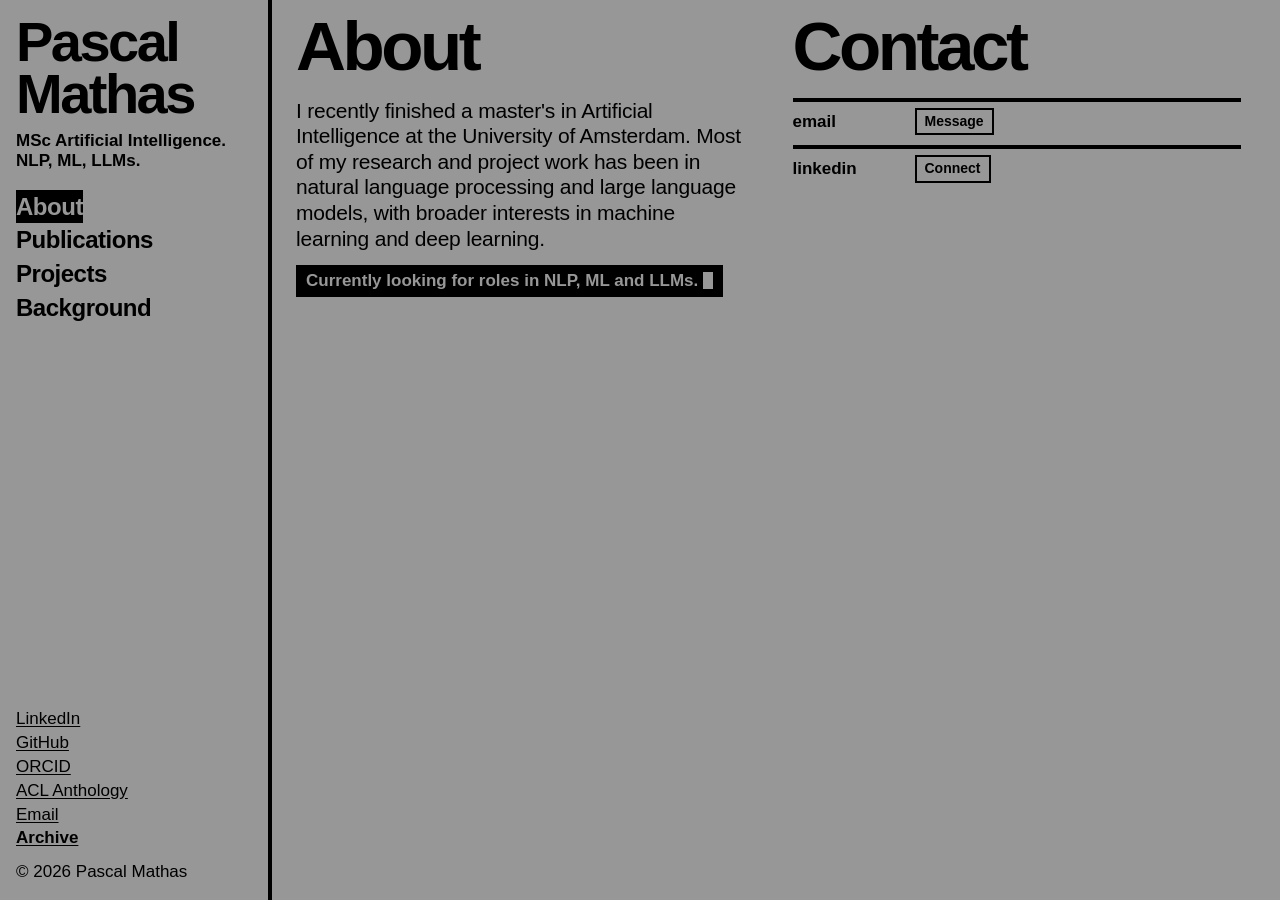
==== commit ab81d855: "small updates" ====
--- a/index.html
+++ b/index.html
@@ -92,7 +92,7 @@
       <div class="list">
         <article class="entry">
           <h3>Retrieval-Augmented Simplification of Sectioned Biomedical Abstracts</h3>
-          <p class="meta">Pascal Mathas, Jan Bakker, Jaap Kamps<br>EMNLP 2026 Findings &middot; Published</p>
+          <p class="meta">Pascal Mathas, Jan Bakker, Jaap Kamps<br><span>EMNLP 2026 Findings &middot;</span> <span>Published</span></p>
           <p>This paper presents a RAG pipeline that generates Cochrane plain-language summaries by retrieving topically similar abstract-PLS section pairs and splitting them into rephrased vs. inserted content, improving simplification quality (SARI) over non-RAG baselines across three LLM families.</p>
           <details>
             <summary>Abstract</summary>
@@ -113,7 +113,7 @@
 
         <article class="entry">
           <h3>Plan-Guided Text Simplification with Extended Contexts</h3>
-          <p class="meta">Pascal Mathas, Jan Bakker, Jaap Kamps<br>READI&times;TSAR @ LREC 2026 &middot; Published</p>
+          <p class="meta">Pascal Mathas, Jan Bakker, Jaap Kamps<br><span>READI&times;TSAR @ LREC 2026 &middot;</span> <span>Published</span></p>
           <p>Fine-tuned plan-guided BART models degrade sharply in plan-following accuracy as context grows, while a prompting-based approach using instruction-tuned Qwen models stays robust across context lengths and outperforms BART throughout.</p>
           <details>
             <summary>Abstract</summary>
@@ -135,7 +135,7 @@
 
         <article class="entry">
           <h3>University of Amsterdam at the CLEF 2026 SimpleText Track</h3>
-          <p class="meta">Pascal Mathas, Berkay Chakar, David Carranza Navarrete, Jan Bakker, Jaap Kamps<br>CLEF 2026 Working Notes &middot; Published</p>
+          <p class="meta">Pascal Mathas, Berkay Chakar, David Carranza Navarrete, Jan Bakker, Jaap Kamps<br><span>CLEF 2026 Working Notes &middot;</span> <span>Published</span></p>
           <p>Outlines the University of Amsterdam's submissions for the CLEF 2026 SimpleText track, tackling tasks in document-level text simplification, overgeneration detection, and research area classification.</p>
           <details>
             <summary>Abstract</summary>
@@ -213,19 +213,30 @@
     <section id="education">
       <h2>Education</h2>
 
+      <div class="chart" aria-hidden="true">
+        <div class="chart-bars">
+          <div class="bar bar-now" style="grid-column: 6 / 8">MSc AI<span class="bar-note">Cum laude</span></div>
+          <div class="bar" style="grid-column: 4 / 7">BSc AI<span class="bar-note">Cum laude</span></div>
+          <div class="bar" style="grid-column: 3 / 4">&nbsp;</div>
+          <div class="bar-label" style="grid-column: 4 / 8">Minor</div>
+          <div class="bar" style="grid-column: 1 / 5">BA History</div>
+        </div>
+        <div class="chart-years"><span>2019</span><span>2020</span><span>2021</span><span>2022</span><span>2023</span><span>2024</span><span>2025</span><span>2026</span></div>
+      </div>
+
       <div class="item">
         <h3>MSc Artificial Intelligence</h3>
-        <p class="meta">University of Amsterdam &middot; 2024 &ndash; 2026 &middot; Cum laude &middot; Thesis graded 9.0</p>
+        <p class="meta"><span>University of Amsterdam &middot;</span> <span>2024 &ndash; 2026 &middot;</span> <span>Cum laude &middot;</span> <span>Thesis graded 9.0</span></p>
       </div>
 
       <div class="item">
         <h3>BSc Artificial Intelligence</h3>
-        <p class="meta">University of Amsterdam &middot; 2022 &ndash; 2025 &middot; Cum laude &middot; Thesis graded 8.5</p>
+        <p class="meta"><span>University of Amsterdam &middot;</span> <span>2022 &ndash; 2025 &middot;</span> <span>Cum laude &middot;</span> <span>Thesis graded 8.5</span></p>
       </div>
 
       <div class="item">
         <h3>BA History</h3>
-        <p class="meta">University of Amsterdam &middot; 2019 &ndash; 2023 &middot; Thesis graded 8.0<br>Minor in Sociology, 2021 &ndash; 2022</p>
+        <p class="meta"><span>University of Amsterdam &middot;</span> <span>2019 &ndash; 2023 &middot;</span> <span>Thesis graded 8.0</span><br><span>Minor in Sociology, 2021 &ndash; 2022</span></p>
       </div>
     </section>
 
--- a/style.css
+++ b/style.css
@@ -43,9 +43,19 @@
 
 summary::-webkit-details-marker { display: none; }
 
-summary::before { content: "+ "; white-space: pre; }
-
-details[open] summary::before { content: "\2212 "; }
+summary::before {
+  content: "";
+  display: inline-block;
+  width: 11px;
+  height: 11px;
+  margin-right: 6px;
+  background:
+    linear-gradient(currentColor, currentColor) center / 100% 1.5px no-repeat,
+    linear-gradient(currentColor, currentColor) center / 1.5px 100% no-repeat;
+  transition: transform 450ms cubic-bezier(0.23, 1, 0.32, 1);
+}
+
+details[open]:not(.is-closing) summary::before { transform: rotate(45deg); }
 
 .archive-link { font-weight: 700; }
 
@@ -59,7 +69,7 @@
 
 body { background: var(--bg); color: var(--fg); font-family: var(--sans); font-size: 17px; line-height: 1.4; }
 
-.page { display: grid; grid-template-columns: 260px minmax(0, 1fr); }
+.page { display: grid; grid-template-columns: 272px minmax(0, 1fr); }
 
 .sidebar {
   position: sticky;
@@ -79,6 +89,10 @@
 
 .tagline { margin-bottom: 18px; font-weight: 700; line-height: 1.2; }
 
+@media (min-width: 861px) {
+  .degree { display: block; white-space: nowrap; }
+}
+
 .nav a { display: block; width: fit-content; font-size: 22px; font-weight: 700; letter-spacing: -0.02em; text-decoration: none; }
 
 .nav a:hover,
@@ -110,6 +124,8 @@
 .item h3 { margin: 0 0 6px; font-size: 27px; line-height: 1.06; letter-spacing: -0.03em; text-wrap: balance; }
 
 .meta { font-size: 14px; font-weight: 700; margin-bottom: 8px; }
+
+.meta span { white-space: nowrap; }
 
 .entry > p { margin-bottom: 8px; }
 
@@ -181,7 +197,92 @@
   font-size: 0;
 }
 
-.links a {
+#contact .skill { align-items: center; }
+
+.entry,
+.item {
+  padding-top: 8px;
+  border-top: 12px solid var(--fg);
+}
+
+.skill {
+  padding-top: 6px;
+  border-top: 4px solid var(--fg);
+}
+
+.chart {
+  container-type: inline-size;
+  max-width: 44em;
+  margin-bottom: 22px;
+}
+
+.chart-bars {
+  display: grid;
+  grid-template-columns: repeat(7, minmax(0, 1fr));
+  gap: 5px 0;
+  padding-block: 5px;
+  border-block: 4px solid var(--fg);
+  background: repeating-linear-gradient(90deg, var(--fg) 0 1px, transparent 1px calc(100% / 7));
+}
+
+.bar,
+.bar-label {
+  padding: 3px 4px;
+  overflow: hidden;
+  font-size: 13px;
+  font-weight: 700;
+  white-space: nowrap;
+}
+
+.bar {
+  background: var(--fg);
+  color: var(--bg);
+}
+
+.bar-label {
+  justify-self: start;
+  background: var(--bg);
+}
+
+.bar-note {
+  display: block;
+  font-size: 12px;
+  letter-spacing: -0.02em;
+  white-space: nowrap;
+}
+
+@container (min-width: 441px) {
+  .bar:has(.bar-note) {
+    display: flex;
+    align-items: center;
+    gap: 5px;
+  }
+
+  .bar-note::before {
+    content: "/";
+    margin-right: 4px;
+    font-size: 16px;
+    line-height: 1;
+    vertical-align: -1px;
+  }
+}
+
+.bar-now {
+  background: #d52b1e;
+  color: var(--fg);
+}
+
+.chart-years {
+  display: flex;
+  justify-content: space-between;
+  margin-top: 3px;
+  font-size: 12px;
+  font-weight: 700;
+}
+
+.links a,
+#contact dd a {
+  display: inline-block;
   padding: 2px 8px;
   font-size: 14px;
   font-weight: 700;
@@ -189,8 +290,6 @@
   text-decoration: none;
 }
 
-.links a:hover { background: var(--fg); color: var(--bg); }
-
 .tabs,
 .tabs body { height: 100%; overflow: hidden; }
 
@@ -200,6 +299,7 @@
   height: 100vh;
   height: 100dvh;
   overflow: auto;
+  scrollbar-gutter: stable;
   display: grid;
   grid-template-columns: repeat(2, minmax(0, 1fr));
   align-content: start;
@@ -233,14 +333,6 @@
 
 .nav a { font-size: 24px; }
 
-#contact dd a { font-weight: 700; }
-
-#contact dd a:hover {
-  background: var(--fg);
-  color: var(--bg);
-  text-decoration: none;
-}
-
 .skill {
   grid-template-columns: 112px minmax(0, 1fr);
   column-gap: 10px;
@@ -297,18 +389,27 @@
 body,
 .nav { transition: background-color 280ms ease; }
 
-.links a { transition: transform 80ms ease-out, box-shadow 80ms ease-out; }
-
-.links a:hover {
-  background: none;
-  color: var(--fg);
-  transform: translate(-3px, -3px);
-  box-shadow: 3px 3px 0 var(--fg);
-}
-
-.links a:active {
-  transform: none;
-  box-shadow: none;
+@property --radius {
+  syntax: "<length>";
+  inherits: false;
+  initial-value: 0px;
+}
+
+.links a,
+#contact dd a {
+  background: radial-gradient(circle at 0 100%, #d52b1e var(--radius), transparent 0);
+  transition: --radius 150ms ease-out;
+}
+
+.links a:hover,
+.links a:focus-visible,
+#contact dd a:hover,
+#contact dd a:focus-visible { --radius: 130px; }
+
+.links a:active,
+#contact dd a:active {
+  --radius: 22px;
+  transition: none;
 }
 
 .available::after {
@@ -330,9 +431,9 @@
 @media (prefers-reduced-motion: reduce) {
   body,
   .nav,
-  .links a { transition: none; }
-
-  .links a:hover { transform: none; }
+  .links a,
+  #contact dd a,
+  summary::before { transition: none; }
 
   .available::after { animation: none; }
 }
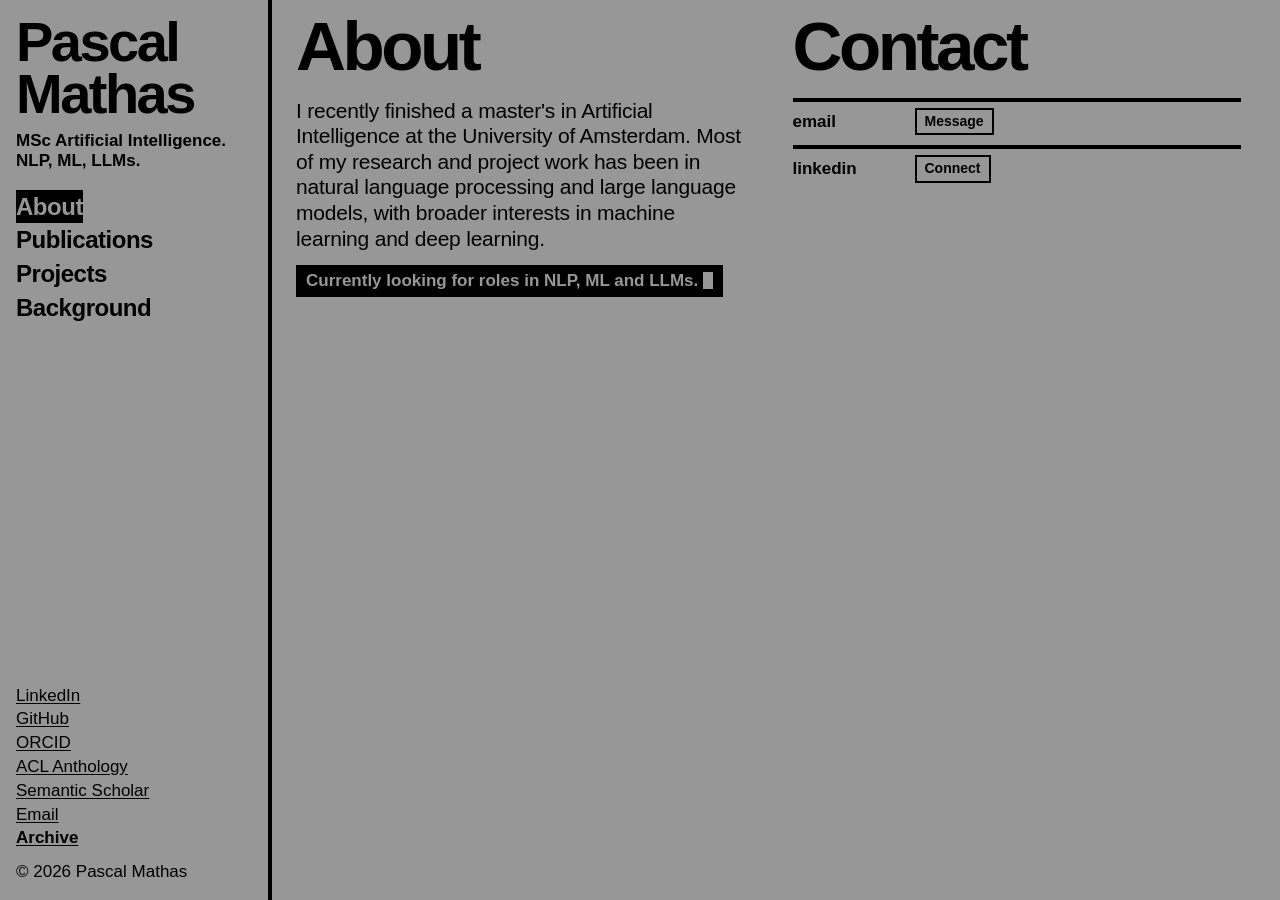
==== commit e168c1c8: "updates" ====
--- a/index.html
+++ b/index.html
@@ -4,11 +4,11 @@
 <meta charset="utf-8">
 <meta name="viewport" content="width=device-width, initial-scale=1">
 
-<title>Pascal Mathas</title>
+<title>Pascal Mathas – AI Researcher</title>
 <meta name="description" content="MSc Artificial Intelligence, University of Amsterdam. Natural language processing, machine learning and large language models.">
 
 <meta property="og:type" content="website">
-<meta property="og:title" content="Pascal Mathas">
+<meta property="og:title" content="Pascal Mathas – AI Researcher">
 <meta property="og:description" content="MSc Artificial Intelligence, University of Amsterdam. Natural language processing, machine learning and large language models.">
 <meta property="og:url" content="https://pascalmathas.github.io/">
 
@@ -43,7 +43,8 @@
     "https://orcid.org/0009-0003-5302-8621",
     "https://github.com/pascalmathas",
     "https://www.linkedin.com/in/pascalmathas/",
-    "https://aclanthology.org/people/pascal-mathas/unverified/"
+    "https://aclanthology.org/people/pascal-mathas/",
+    "https://www.semanticscholar.org/author/Pascal-Mathas/2446191239"
   ]
 }
 </script>
@@ -71,7 +72,8 @@
       <a href="https://www.linkedin.com/in/pascalmathas/">LinkedIn</a><br>
       <a href="https://github.com/pascalmathas">GitHub</a><br>
       <a href="https://orcid.org/0009-0003-5302-8621">ORCID</a><br>
-      <a href="https://aclanthology.org/people/pascal-mathas/unverified/">ACL Anthology</a><br>
+      <a href="https://aclanthology.org/people/pascal-mathas/">ACL Anthology</a><br>
+      <a href="https://www.semanticscholar.org/author/Pascal-Mathas/2446191239">Semantic Scholar</a><br>
       <a href="mailto:pascalmathas29@gmail.com">Email</a><br>
       <a class="archive-link" href="versions/index.html">Archive</a>
       <p class="colophon">&copy; 2026 Pascal Mathas</p>
--- a/style.css
+++ b/style.css
@@ -95,8 +95,12 @@
 
 .nav a { display: block; width: fit-content; font-size: 22px; font-weight: 700; letter-spacing: -0.02em; text-decoration: none; }
 
-.nav a:hover,
 .nav a.is-active { background: var(--fg); color: var(--bg); }
+
+@media (hover: hover) {
+  .nav a:hover,
+  summary:hover { background: var(--fg); color: var(--bg); }
+}
 
 .sidebar-links a { display: block; width: fit-content; }
 
@@ -137,8 +141,6 @@
 
 summary { font-weight: 700; }
 
-summary:hover { background: var(--fg); color: var(--bg); }
-
 .item { margin-bottom: 18px; }
 
 .item .meta { margin: 0; }
@@ -152,41 +154,11 @@
 @media (max-width: 860px) {
   .page { display: block; }
 
-  .sidebar { position: static; display: contents; }
-
-  .sidebar-head { display: contents; }
-
-  .name { padding: 12px 16px 0; font-size: 15vw; }
-
-  .tagline { padding: 0 16px; margin-bottom: 10px; }
-
-  .nav {
-    position: sticky;
-    top: 0;
-    z-index: 2;
-    display: flex;
-    flex-wrap: wrap;
-    gap: 0 12px;
-    padding: 6px 16px;
-    background: var(--bg);
-    border-block: var(--bar);
-  }
-
-  .nav a { font-size: 16px; }
-
-  .sidebar-links { display: flex; flex-wrap: wrap; gap: 0 12px; padding: 10px 16px; }
-
-  .sidebar .colophon { display: none; }
-
-  .colophon-bottom { display: block; padding: 12px 16px; font-weight: 700; }
-
-  section { padding: 12px 16px 32px; scroll-margin-top: 66px; }
+  .sidebar { position: static; height: auto; border-right: 0; }
+
+  section { padding: 12px 16px 32px; }
 
   h2 { font-size: 13vw; }
-
-  .lead { font-size: 20px; }
-
-  .skill { grid-template-columns: 90px minmax(0, 1fr); }
 }
 
 .entry > .links {
@@ -293,7 +265,8 @@
 .tabs,
 .tabs body { height: 100%; overflow: hidden; }
 
-.tabs .page { height: 100vh; height: 100dvh; }
+.tabs .page,
+.tabs .sidebar { height: 100vh; height: 100dvh; }
 
 .tabs main {
   height: 100vh;
@@ -354,30 +327,99 @@
   .tabs .list { grid-template-columns: minmax(0, 1fr); }
 }
 
-@media (max-width: 860px) {
-  .tabs .page {
+@media (max-width: 860px), (max-height: 500px) {
+  .tabs,
+  .tabs body { height: auto; overflow: visible; }
+
+  .tabs .page { height: auto; }
+
+  .tabs main { flex: none; height: auto; overflow: visible; scrollbar-gutter: auto; }
+}
+
+@media (max-width: 860px), (max-height: 500px) {
+  .tabs .page { display: flex; flex-flow: column nowrap; align-items: stretch; }
+
+  .tabs .sidebar,
+  .tabs .sidebar-head,
+  .tabs .nav,
+  .tabs main { display: contents; }
+
+  .tabs .name { margin: 0; padding: 10px 16px 2px; font-size: 40px; line-height: 1; }
+
+  .tabs .tagline { margin: 0; padding: 0 16px 10px; font-size: 13px; }
+
+  .tabs .degree { display: inline; }
+
+  .tabs .nav a {
+    display: block;
+    width: auto;
+    padding: 4px 16px 6px;
+    font-size: min(13vw, 56px);
+    line-height: 1;
+    letter-spacing: -0.04em;
+    border-top: var(--bar);
+  }
+
+  .tabs .nav a[href="#about"] { order: 1; }
+
+  .tabs #about { order: 2; }
+
+  .tabs #contact { order: 3; }
+
+  .tabs .nav a[href="#publications"] { order: 4; }
+
+  .tabs #publications { order: 5; }
+
+  .tabs .nav a[href="#projects"] { order: 6; }
+
+  .tabs #projects { order: 7; }
+
+  .tabs .nav a[href="#background"] { order: 8; }
+
+  .tabs #education { order: 9; }
+
+  .tabs #skills { order: 10; }
+
+  .tabs .sidebar-links {
+    order: 11;
     display: flex;
-    flex-direction: column;
+    flex-wrap: wrap;
+    gap: 0 12px;
+    padding: 8px 16px;
+    font-size: 14px;
+    border-block: var(--bar);
   }
 
-  .tabs main {
-    flex: 1 1 0;
-    height: auto;
-    min-height: 0;
-    grid-template-columns: minmax(0, 1fr);
-  }
-
-  .name { padding: 8px 16px 0; font-size: 10.4vw; line-height: 1; }
-
-  .tagline { margin-bottom: 4px; font-size: 14px; }
-
-  .nav { position: static; display: grid; grid-template-columns: repeat(4, auto); justify-content: space-between; }
-
-  .nav a { font-size: min(16px, 4.1vw); }
-
-  .sidebar-links { padding-block: 6px; font-size: 14px; border-bottom: var(--bar); }
-
-  .colophon-bottom { display: none; }
+  .tabs .sidebar .colophon { display: none; }
+
+  .tabs .colophon-bottom { order: 12; display: block; padding: 8px 16px; font-weight: 700; }
+
+  .tabs main > section { min-width: 0; padding: 10px 16px 20px; }
+
+  .tabs #about h2,
+  .tabs #publications h2,
+  .tabs #projects h2 { display: none; }
+
+  .tabs h2 { margin-bottom: 8px; font-size: 32px; letter-spacing: -0.03em; }
+
+  .tabs .lead { font-size: 19px; }
+
+  .is-closed .nav a.is-active { background: none; color: inherit; }
+
+  .is-closed #about,
+  .is-closed #contact,
+  .is-closed #publications,
+  .is-closed #projects,
+  .is-closed #education,
+  .is-closed #skills { display: none; }
+}
+
+@media (max-height: 500px) {
+  .tabs .name { font-size: 28px; }
+
+  .tabs .nav a { font-size: 34px; }
+
+  .tabs .entry > .links { font-size: 0; }
 }
 
 :root[data-tab="publications"] { --bg: #8e9aa8; }
@@ -401,10 +443,13 @@
   transition: --radius 150ms ease-out;
 }
 
-.links a:hover,
 .links a:focus-visible,
-#contact dd a:hover,
 #contact dd a:focus-visible { --radius: 130px; }
+
+@media (hover: hover) {
+  .links a:hover,
+  #contact dd a:hover { --radius: 130px; }
+}
 
 .links a:active,
 #contact dd a:active {
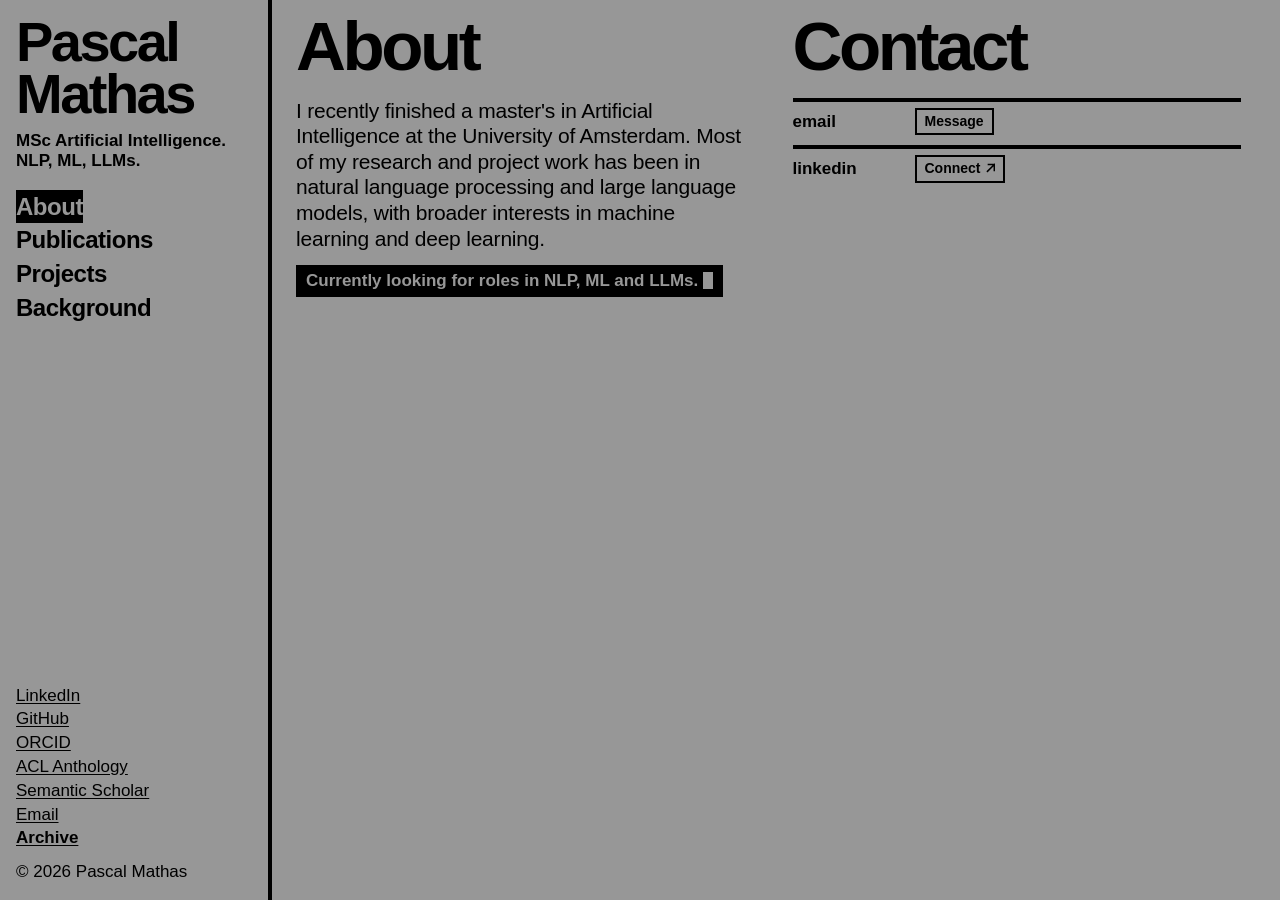
==== commit a4eb5a5e: "small updates" ====
--- a/index.html
+++ b/index.html
@@ -4,11 +4,11 @@
 <meta charset="utf-8">
 <meta name="viewport" content="width=device-width, initial-scale=1">
 
-<title>Pascal Mathas – AI Researcher</title>
+<title>Pascal Mathas</title>
 <meta name="description" content="MSc Artificial Intelligence, University of Amsterdam. Natural language processing, machine learning and large language models.">
 
 <meta property="og:type" content="website">
-<meta property="og:title" content="Pascal Mathas – AI Researcher">
+<meta property="og:title" content="Pascal Mathas">
 <meta property="og:description" content="MSc Artificial Intelligence, University of Amsterdam. Natural language processing, machine learning and large language models.">
 <meta property="og:url" content="https://pascalmathas.github.io/">
 
@@ -132,7 +132,7 @@
   year={2026}
 }</pre>
           </details>
-          <p class="links"><a href="https://aclanthology.org/anthology-files/pdf/readi/2026.readi-1.9.pdf">pdf</a> &middot; <a href="https://github.com/pascalmathas/plan_simp_extended/blob/main/supp/poster.pdf">poster</a> &middot; <a href="https://aclanthology.org/2026.readi-1.9/">anthology</a> &middot; <a href="https://github.com/pascalmathas/plan_simp_extended">code</a></p>
+          <p class="links"><a href="https://aclanthology.org/anthology-files/pdf/readi/2026.readi-1.9.pdf">pdf</a> &middot; <a href="https://github.com/pascalmathas/plan_simp_extended/blob/main/supp/poster.pdf">poster</a> &middot; <a href="https://aclanthology.org/2026.readi-1.9/">anthology</a> &middot; <a href="https://dare.uva.nl/id/f47ccc3e-eb06-480a-bda1-188851b3fbed">uva</a> &middot; <a href="https://github.com/pascalmathas/plan_simp_extended">code</a></p>
         </article>
 
         <article class="entry">
@@ -159,7 +159,7 @@
   url={https://ceur-ws.org/Vol-4283/paper464.pdf}
 }</pre>
           </details>
-          <p class="links"><a href="https://ceur-ws.org/Vol-4283/paper464.pdf">pdf</a> &middot; <a href="https://ceur-ws.org/Vol-4283/">proceedings</a></p>
+          <p class="links"><a href="https://ceur-ws.org/Vol-4283/paper464.pdf">pdf</a> &middot; <a href="https://simpletext-project.com/2026/slides/CLEF26_SimpleText_UvA.pdf">slides</a> &middot; <a href="https://ceur-ws.org/Vol-4283/">proceedings</a></p>
         </article>
       </div>
     </section>
@@ -274,7 +274,7 @@
         </div>
         <div class="skill">
           <dt>linkedin</dt>
-          <dd><a href="https://www.linkedin.com/in/pascalmathas/">Connect</a></dd>
+          <dd><a href="https://www.linkedin.com/in/pascalmathas/">Connect<svg class="arrow" viewBox="0 0 10 10" aria-hidden="true"><path d="M1.5 8.5 8.5 1.5M2.5 1.5h6v6"/></svg></a></dd>
         </div>
       </dl>
     </section>
--- a/style.css
+++ b/style.css
@@ -99,7 +99,8 @@
 
 @media (hover: hover) {
   .nav a:hover,
-  summary:hover { background: var(--fg); color: var(--bg); }
+  summary:hover,
+  .bib .copy:hover { background: var(--fg); color: var(--bg); }
 }
 
 .sidebar-links a { display: block; width: fit-content; }
@@ -140,6 +141,33 @@
 details pre { margin: 4px 0 10px; font-size: 12px; line-height: 1.4; }
 
 summary { font-weight: 700; }
+
+.bib { position: relative; }
+
+.bib .copy {
+  position: absolute;
+  right: 0;
+  bottom: calc(100% + 7px);
+  padding: 0 4px;
+  border: 0;
+  background: none;
+  color: inherit;
+  font-family: inherit;
+  font-size: 14px;
+  font-weight: 700;
+  letter-spacing: -0.02em;
+  line-height: 1;
+  cursor: pointer;
+}
+
+.bib .copy:active,
+.bib .copy.is-done { background: var(--fg); color: var(--bg); }
+
+summary,
+.copy {
+  -webkit-user-select: none;
+  user-select: none;
+}
 
 .item { margin-bottom: 18px; }
 
@@ -170,6 +198,17 @@
 }
 
 #contact .skill { align-items: center; }
+
+.arrow {
+  width: 0.7em;
+  height: 0.7em;
+  margin-left: 5px;
+  fill: none;
+  stroke: currentColor;
+  stroke-width: 1.6;
+  stroke-linecap: square;
+  vertical-align: 0;
+}
 
 .entry,
 .item {
@@ -428,8 +467,13 @@
 
 :root[data-tab="background"] { --bg: #93a08c; }
 
-body,
-.nav { transition: background-color 280ms ease; }
+@property --bg {
+  syntax: "<color>";
+  inherits: true;
+  initial-value: #979797;
+}
+
+:root { transition: --bg 280ms ease; }
 
 @property --radius {
   syntax: "<length>";
@@ -474,10 +518,9 @@
 }
 
 @media (prefers-reduced-motion: reduce) {
-  body,
-  .nav,
+  :root,
   .links a,
-  #contact dd a,
+    #contact dd a,
   summary::before { transition: none; }
 
   .available::after { animation: none; }
